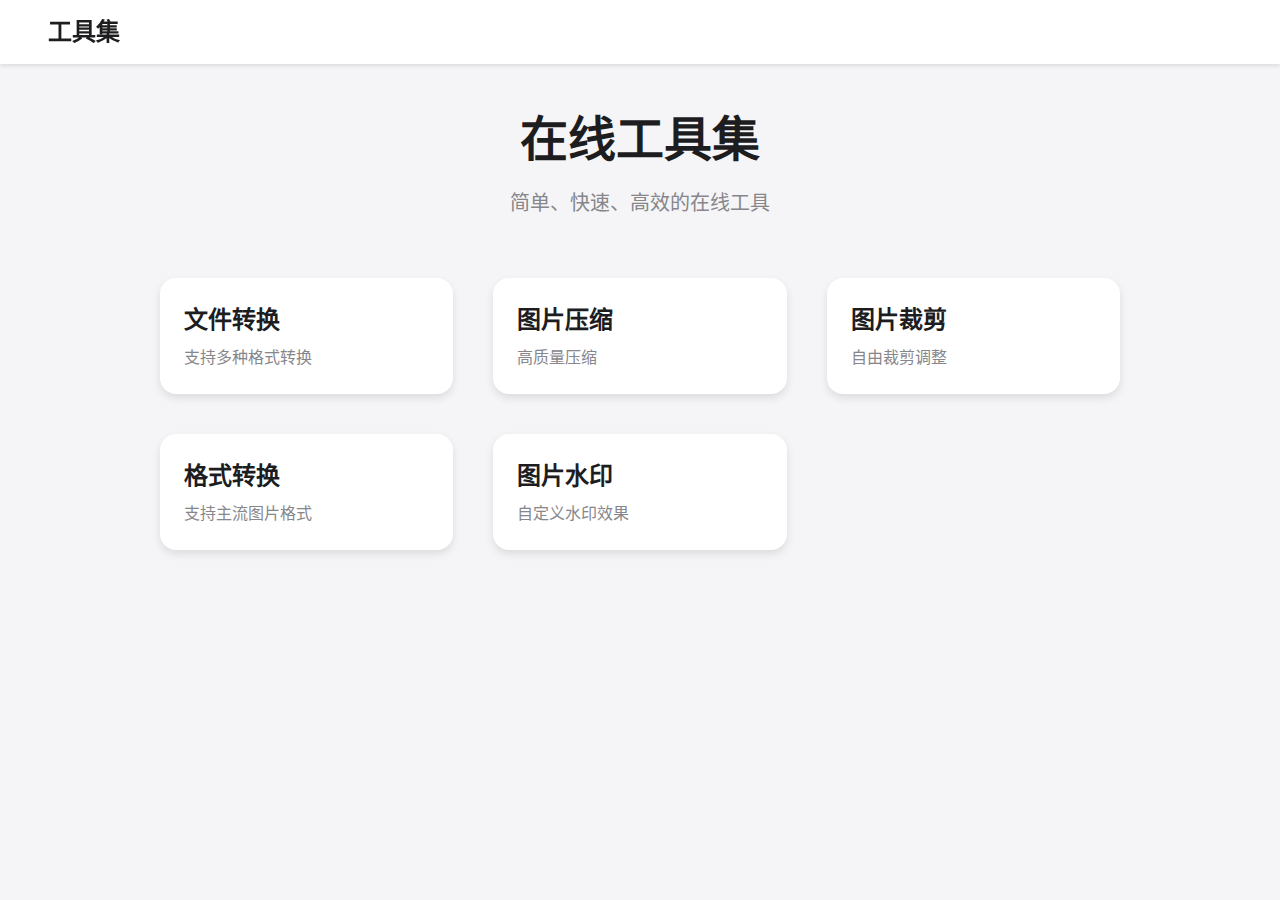
==== index.html @ 21b36bfc "Initial commit: Basic image tools implementation" ====
<!DOCTYPE html>
<html lang="zh-CN">
<head>
    <meta charset="UTF-8">
    <meta name="viewport" content="width=device-width, initial-scale=1.0">
    <title>在线工具集 - 简单、快速、高效的在线工具</title>
    <link rel="stylesheet" href="css/style.css">
    <link rel="stylesheet" href="css/home.css">
</head>
<body>
    <!-- 顶部导航栏 -->
    <header class="header">
        <nav class="nav">
            <h1 class="logo">工具集</h1>
        </nav>
    </header>

    <!-- 主要内容区域 -->
    <main class="main">
        <div class="container">
            <!-- 标题区域 -->
            <section class="hero">
                <h1>在线工具集</h1>
                <p>简单、快速、高效的在线工具</p>
            </section>

            <!-- 工具卡片网格 -->
            <section class="tools-grid">
                <!-- 文件转换卡片 -->
                <a href="pages/file-convert.html" class="tool-card">
                    <h2>文件转换</h2>
                    <p>支持多种格式转换</p>
                </a>

                <!-- 图片压缩卡片 -->
                <a href="pages/image-compress.html" class="tool-card">
                    <h2>图片压缩</h2>
                    <p>高质量压缩</p>
                </a>

                <!-- 图片裁剪卡片 -->
                <a href="pages/image-crop.html" class="tool-card">
                    <h2>图片裁剪</h2>
                    <p>自由裁剪调整</p>
                </a>

                <!-- 图片格式转换卡片 -->
                <a href="pages/image-convert.html" class="tool-card">
                    <h2>格式转换</h2>
                    <p>支持主流图片格式</p>
                </a>

                <!-- 图片水印卡片 -->
                <a href="pages/image-watermark.html" class="tool-card">
                    <h2>图片水印</h2>
                    <p>自定义水印效果</p>
                </a>
            </section>
        </div>
    </main>

    <script src="js/main.js"></script>
</body>
</html>
---- css/style.css ----
/* 重置默认样式 */
* {
    margin: 0;
    padding: 0;
    box-sizing: border-box;
}

/* 全局变量 */
:root {
    --primary-color: #0071E3;
    --text-primary: #1D1D1F;
    --text-secondary: #86868B;
    --background-color: #F5F5F7;
    --white: #FFFFFF;
    --border-color: #E5E5E5;
    --border-radius-lg: 16px;
    --border-radius-md: 8px;
    --border-radius-sm: 4px;
    --shadow-sm: 0 2px 4px rgba(0, 0, 0, 0.1);
    --shadow-md: 0 4px 8px rgba(0, 0, 0, 0.1);
}

/* 基础样式 */
body {
    font-family: -apple-system, BlinkMacSystemFont, "SF Pro Display", "Segoe UI", Roboto, sans-serif;
    background-color: var(--background-color);
    color: var(--text-primary);
    line-height: 1.5;
}

/* 容器 */
.container {
    max-width: 1200px;
    margin: 0 auto;
    padding: 0 20px;
}

/* 顶部导航栏 */
.header {
    background-color: var(--white);
    box-shadow: var(--shadow-sm);
    position: fixed;
    top: 0;
    left: 0;
    right: 0;
    z-index: 100;
}

.nav {
    height: 64px;
    display: flex;
    align-items: center;
    padding: 0 48px;
}

.logo {
    font-size: 24px;
    font-weight: 600;
}

/* 主要内容区域 */
.main {
    margin-top: 64px;
    padding: 40px 0;
}

/* 按钮样式 */
.button {
    background-color: var(--primary-color);
    color: var(--white);
    border: none;
    border-radius: 24px;
    padding: 12px 24px;
    font-size: 16px;
    font-weight: 500;
    cursor: pointer;
    transition: opacity 0.2s;
}

.button:hover {
    opacity: 0.9;
}

/* 输入框样式 */
.input {
    border: 1px solid var(--border-color);
    border-radius: var(--border-radius-md);
    padding: 12px 16px;
    font-size: 16px;
    width: 100%;
    outline: none;
}

.input:focus {
    border-color: var(--primary-color);
}

/* 响应式设计 */
@media (max-width: 768px) {
    .container {
        padding: 0 16px;
    }

    .nav {
        padding: 0 16px;
    }
}
---- css/home.css ----
/* 首页标题区域 */
.hero {
    text-align: center;
    margin-bottom: 60px;
}

.hero h1 {
    font-size: 48px;
    font-weight: 600;
    margin-bottom: 12px;
    color: var(--text-primary);
}

.hero p {
    font-size: 20px;
    color: var(--text-secondary);
}

/* 工具卡片网格 */
.tools-grid {
    display: grid;
    grid-template-columns: repeat(3, 1fr);
    gap: 40px;
    max-width: 960px;
    margin: 0 auto;
}

/* 工具卡片 */
.tool-card {
    background-color: var(--white);
    border-radius: var(--border-radius-lg);
    padding: 24px;
    text-decoration: none;
    color: inherit;
    box-shadow: var(--shadow-md);
    transition: transform 0.2s, box-shadow 0.2s;
    display: flex;
    flex-direction: column;
    gap: 8px;
}

.tool-card:hover {
    transform: translateY(-4px);
    box-shadow: 0 8px 16px rgba(0, 0, 0, 0.1);
}

.tool-card h2 {
    font-size: 24px;
    font-weight: 600;
    color: var(--text-primary);
}

.tool-card p {
    font-size: 16px;
    color: var(--text-secondary);
}

/* 响应式设计 */
@media (max-width: 960px) {
    .tools-grid {
        grid-template-columns: repeat(2, 1fr);
        gap: 24px;
        padding: 0 16px;
    }
}

@media (max-width: 640px) {
    .tools-grid {
        grid-template-columns: 1fr;
    }

    .hero h1 {
        font-size: 36px;
    }

    .hero p {
        font-size: 18px;
    }
}
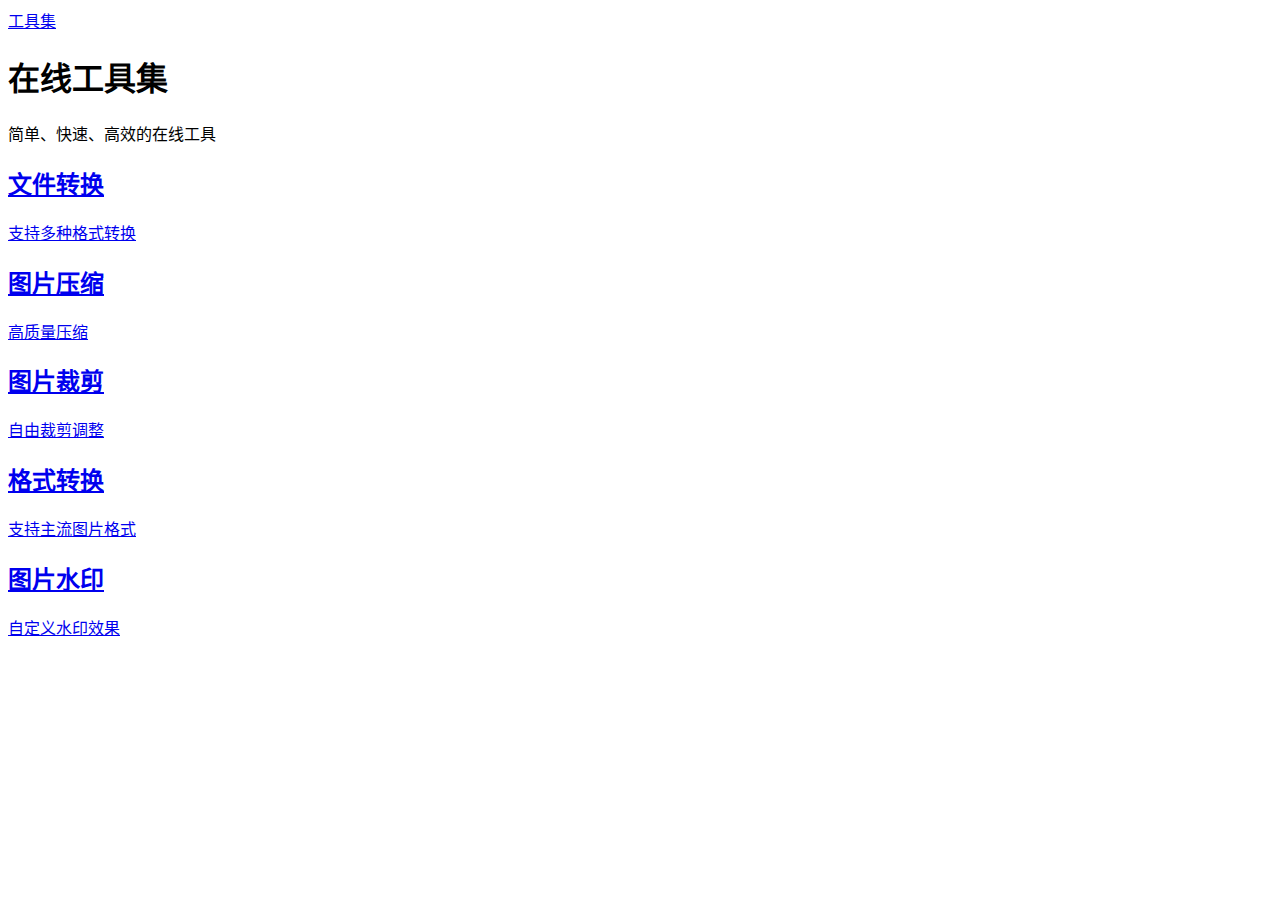
==== commit ccb97297: "fix: update asset paths for GitHub Pages" ====
--- a/index.html
+++ b/index.html
@@ -3,15 +3,21 @@
 <head>
     <meta charset="UTF-8">
     <meta name="viewport" content="width=device-width, initial-scale=1.0">
-    <title>在线工具集 - 简单、快速、高效的在线工具</title>
-    <link rel="stylesheet" href="css/style.css">
-    <link rel="stylesheet" href="css/home.css">
+    <meta name="description" content="在线图片处理工具集 - 支持图片压缩、裁剪、格式转换、添加水印等功能">
+    <meta name="keywords" content="图片处理,图片压缩,图片裁剪,格式转换,水印,在线工具">
+    <meta name="author" content="Nancy">
+    <title>在线图片工具集 - 免费的图片处理工具</title>
+    <link rel="icon" type="image/svg+xml" href="/image-tools/favicon.svg">
+    <link rel="apple-touch-icon" href="/image-tools/apple-touch-icon.png">
+    <link rel="manifest" href="/image-tools/manifest.json">
+    <link rel="stylesheet" href="/image-tools/css/style.css">
+    <link rel="stylesheet" href="/image-tools/css/home.css">
 </head>
 <body>
     <!-- 顶部导航栏 -->
     <header class="header">
         <nav class="nav">
-            <h1 class="logo">工具集</h1>
+            <a href="/image-tools/" class="logo">工具集</a>
         </nav>
     </header>
 
@@ -27,31 +33,31 @@
             <!-- 工具卡片网格 -->
             <section class="tools-grid">
                 <!-- 文件转换卡片 -->
-                <a href="pages/file-convert.html" class="tool-card">
+                <a href="/image-tools/pages/file-convert.html" class="tool-card">
                     <h2>文件转换</h2>
                     <p>支持多种格式转换</p>
                 </a>
 
                 <!-- 图片压缩卡片 -->
-                <a href="pages/image-compress.html" class="tool-card">
+                <a href="/image-tools/pages/image-compress.html" class="tool-card">
                     <h2>图片压缩</h2>
                     <p>高质量压缩</p>
                 </a>
 
                 <!-- 图片裁剪卡片 -->
-                <a href="pages/image-crop.html" class="tool-card">
+                <a href="/image-tools/pages/image-crop.html" class="tool-card">
                     <h2>图片裁剪</h2>
                     <p>自由裁剪调整</p>
                 </a>
 
                 <!-- 图片格式转换卡片 -->
-                <a href="pages/image-convert.html" class="tool-card">
+                <a href="/image-tools/pages/image-convert.html" class="tool-card">
                     <h2>格式转换</h2>
                     <p>支持主流图片格式</p>
                 </a>
 
                 <!-- 图片水印卡片 -->
-                <a href="pages/image-watermark.html" class="tool-card">
+                <a href="/image-tools/pages/image-watermark.html" class="tool-card">
                     <h2>图片水印</h2>
                     <p>自定义水印效果</p>
                 </a>
@@ -59,6 +65,6 @@
         </div>
     </main>
 
-    <script src="js/main.js"></script>
+    <script src="/image-tools/js/main.js"></script>
 </body>
 </html> 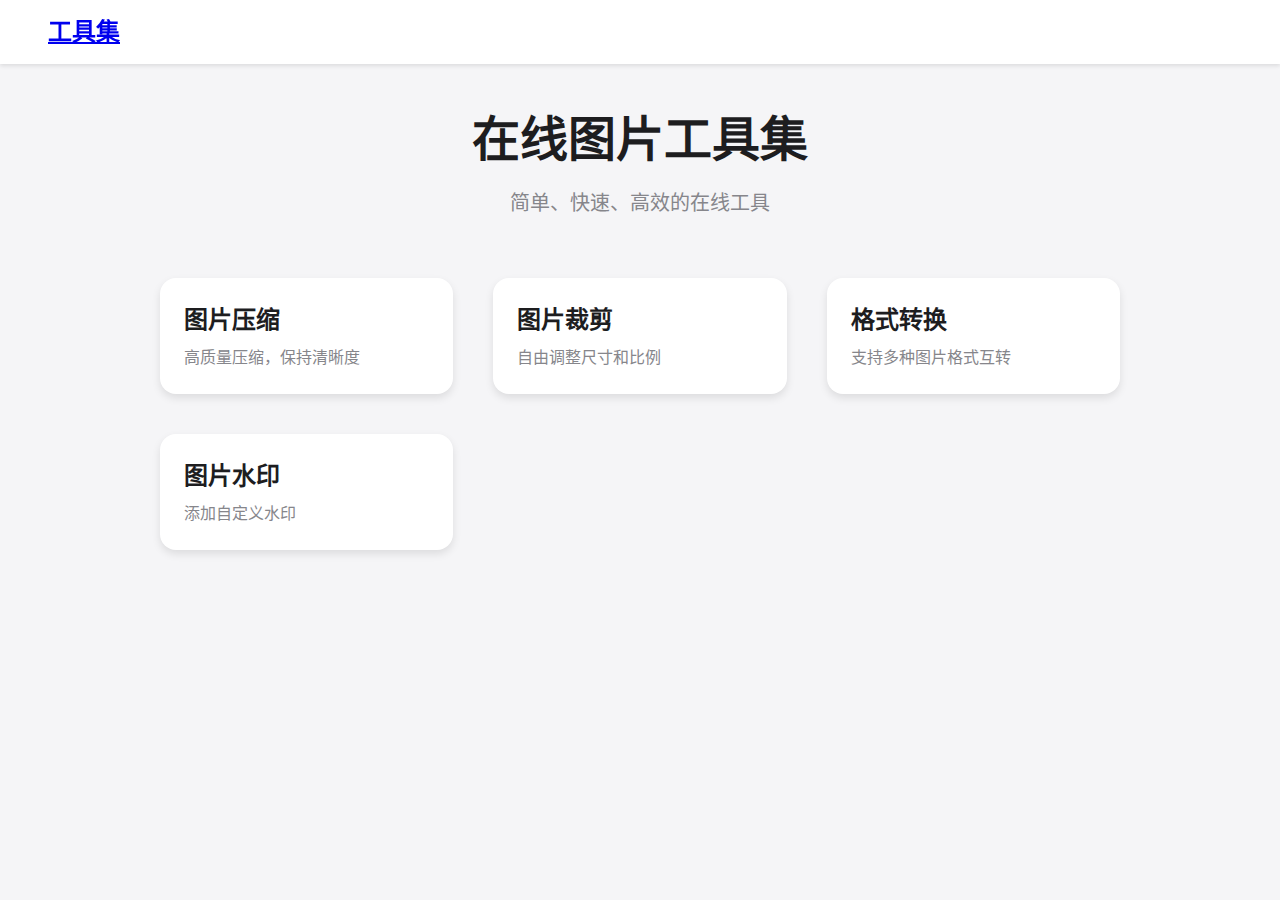
==== commit 808ed4fa: "fix: update file paths for local preview" ====
--- a/index.html
+++ b/index.html
@@ -3,21 +3,21 @@
 <head>
     <meta charset="UTF-8">
     <meta name="viewport" content="width=device-width, initial-scale=1.0">
-    <meta name="description" content="在线图片处理工具集 - 支持图片压缩、裁剪、格式转换、添加水印等功能">
-    <meta name="keywords" content="图片处理,图片压缩,图片裁剪,格式转换,水印,在线工具">
-    <meta name="author" content="Nancy">
+    <meta name="description" content="免费的在线图片处理工具，支持压缩、裁剪、格式转换、水印等功能">
+    <meta name="keywords" content="图片处理,图片压缩,图片裁剪,格式转换,图片水印">
+    <meta name="author" content="工具集">
     <title>在线图片工具集 - 免费的图片处理工具</title>
-    <link rel="icon" type="image/svg+xml" href="/image-tools/favicon.svg">
-    <link rel="apple-touch-icon" href="/image-tools/apple-touch-icon.png">
-    <link rel="manifest" href="/image-tools/manifest.json">
-    <link rel="stylesheet" href="/image-tools/css/style.css">
-    <link rel="stylesheet" href="/image-tools/css/home.css">
+    <link rel="icon" type="image/svg+xml" href="favicon.svg">
+    <link rel="apple-touch-icon" href="apple-touch-icon.png">
+    <link rel="manifest" href="manifest.json">
+    <link rel="stylesheet" href="css/style.css">
+    <link rel="stylesheet" href="css/home.css">
 </head>
 <body>
     <!-- 顶部导航栏 -->
     <header class="header">
         <nav class="nav">
-            <a href="/image-tools/" class="logo">工具集</a>
+            <a href="/" class="logo">工具集</a>
         </nav>
     </header>
 
@@ -26,45 +26,39 @@
         <div class="container">
             <!-- 标题区域 -->
             <section class="hero">
-                <h1>在线工具集</h1>
+                <h1>在线图片工具集</h1>
                 <p>简单、快速、高效的在线工具</p>
             </section>
 
             <!-- 工具卡片网格 -->
             <section class="tools-grid">
-                <!-- 文件转换卡片 -->
-                <a href="/image-tools/pages/file-convert.html" class="tool-card">
-                    <h2>文件转换</h2>
-                    <p>支持多种格式转换</p>
+                <!-- 图片压缩 -->
+                <a href="pages/image-compress.html" class="tool-card">
+                    <h2>图片压缩</h2>
+                    <p>高质量压缩，保持清晰度</p>
                 </a>
 
-                <!-- 图片压缩卡片 -->
-                <a href="/image-tools/pages/image-compress.html" class="tool-card">
-                    <h2>图片压缩</h2>
-                    <p>高质量压缩</p>
+                <!-- 图片裁剪 -->
+                <a href="pages/image-crop.html" class="tool-card">
+                    <h2>图片裁剪</h2>
+                    <p>自由调整尺寸和比例</p>
                 </a>
 
-                <!-- 图片裁剪卡片 -->
-                <a href="/image-tools/pages/image-crop.html" class="tool-card">
-                    <h2>图片裁剪</h2>
-                    <p>自由裁剪调整</p>
+                <!-- 格式转换 -->
+                <a href="pages/image-convert.html" class="tool-card">
+                    <h2>格式转换</h2>
+                    <p>支持多种图片格式互转</p>
                 </a>
 
-                <!-- 图片格式转换卡片 -->
-                <a href="/image-tools/pages/image-convert.html" class="tool-card">
-                    <h2>格式转换</h2>
-                    <p>支持主流图片格式</p>
-                </a>
-
-                <!-- 图片水印卡片 -->
-                <a href="/image-tools/pages/image-watermark.html" class="tool-card">
+                <!-- 图片水印 -->
+                <a href="pages/image-watermark.html" class="tool-card">
                     <h2>图片水印</h2>
-                    <p>自定义水印效果</p>
+                    <p>添加自定义水印</p>
                 </a>
             </section>
         </div>
     </main>
 
-    <script src="/image-tools/js/main.js"></script>
+    <script src="js/main.js"></script>
 </body>
 </html> --- a/css/style.css
+++ b/css/style.css
@@ -0,0 +1,107 @@
+/* 重置默认样式 */
+* {
+    margin: 0;
+    padding: 0;
+    box-sizing: border-box;
+}
+
+/* 全局变量 */
+:root {
+    --primary-color: #0071E3;
+    --text-primary: #1D1D1F;
+    --text-secondary: #86868B;
+    --background-color: #F5F5F7;
+    --white: #FFFFFF;
+    --border-color: #E5E5E5;
+    --border-radius-lg: 16px;
+    --border-radius-md: 8px;
+    --border-radius-sm: 4px;
+    --shadow-sm: 0 2px 4px rgba(0, 0, 0, 0.1);
+    --shadow-md: 0 4px 8px rgba(0, 0, 0, 0.1);
+}
+
+/* 基础样式 */
+body {
+    font-family: -apple-system, BlinkMacSystemFont, "SF Pro Display", "Segoe UI", Roboto, sans-serif;
+    background-color: var(--background-color);
+    color: var(--text-primary);
+    line-height: 1.5;
+}
+
+/* 容器 */
+.container {
+    max-width: 1200px;
+    margin: 0 auto;
+    padding: 0 20px;
+}
+
+/* 顶部导航栏 */
+.header {
+    background-color: var(--white);
+    box-shadow: var(--shadow-sm);
+    position: fixed;
+    top: 0;
+    left: 0;
+    right: 0;
+    z-index: 100;
+}
+
+.nav {
+    height: 64px;
+    display: flex;
+    align-items: center;
+    padding: 0 48px;
+}
+
+.logo {
+    font-size: 24px;
+    font-weight: 600;
+}
+
+/* 主要内容区域 */
+.main {
+    margin-top: 64px;
+    padding: 40px 0;
+}
+
+/* 按钮样式 */
+.button {
+    background-color: var(--primary-color);
+    color: var(--white);
+    border: none;
+    border-radius: 24px;
+    padding: 12px 24px;
+    font-size: 16px;
+    font-weight: 500;
+    cursor: pointer;
+    transition: opacity 0.2s;
+}
+
+.button:hover {
+    opacity: 0.9;
+}
+
+/* 输入框样式 */
+.input {
+    border: 1px solid var(--border-color);
+    border-radius: var(--border-radius-md);
+    padding: 12px 16px;
+    font-size: 16px;
+    width: 100%;
+    outline: none;
+}
+
+.input:focus {
+    border-color: var(--primary-color);
+}
+
+/* 响应式设计 */
+@media (max-width: 768px) {
+    .container {
+        padding: 0 16px;
+    }
+
+    .nav {
+        padding: 0 16px;
+    }
+} --- a/css/home.css
+++ b/css/home.css
@@ -0,0 +1,79 @@
+/* 首页标题区域 */
+.hero {
+    text-align: center;
+    margin-bottom: 60px;
+}
+
+.hero h1 {
+    font-size: 48px;
+    font-weight: 600;
+    margin-bottom: 12px;
+    color: var(--text-primary);
+}
+
+.hero p {
+    font-size: 20px;
+    color: var(--text-secondary);
+}
+
+/* 工具卡片网格 */
+.tools-grid {
+    display: grid;
+    grid-template-columns: repeat(3, 1fr);
+    gap: 40px;
+    max-width: 960px;
+    margin: 0 auto;
+}
+
+/* 工具卡片 */
+.tool-card {
+    background-color: var(--white);
+    border-radius: var(--border-radius-lg);
+    padding: 24px;
+    text-decoration: none;
+    color: inherit;
+    box-shadow: var(--shadow-md);
+    transition: transform 0.2s, box-shadow 0.2s;
+    display: flex;
+    flex-direction: column;
+    gap: 8px;
+}
+
+.tool-card:hover {
+    transform: translateY(-4px);
+    box-shadow: 0 8px 16px rgba(0, 0, 0, 0.1);
+}
+
+.tool-card h2 {
+    font-size: 24px;
+    font-weight: 600;
+    color: var(--text-primary);
+}
+
+.tool-card p {
+    font-size: 16px;
+    color: var(--text-secondary);
+}
+
+/* 响应式设计 */
+@media (max-width: 960px) {
+    .tools-grid {
+        grid-template-columns: repeat(2, 1fr);
+        gap: 24px;
+        padding: 0 16px;
+    }
+}
+
+@media (max-width: 640px) {
+    .tools-grid {
+        grid-template-columns: 1fr;
+    }
+
+    .hero h1 {
+        font-size: 36px;
+    }
+
+    .hero p {
+        font-size: 18px;
+    }
+} 